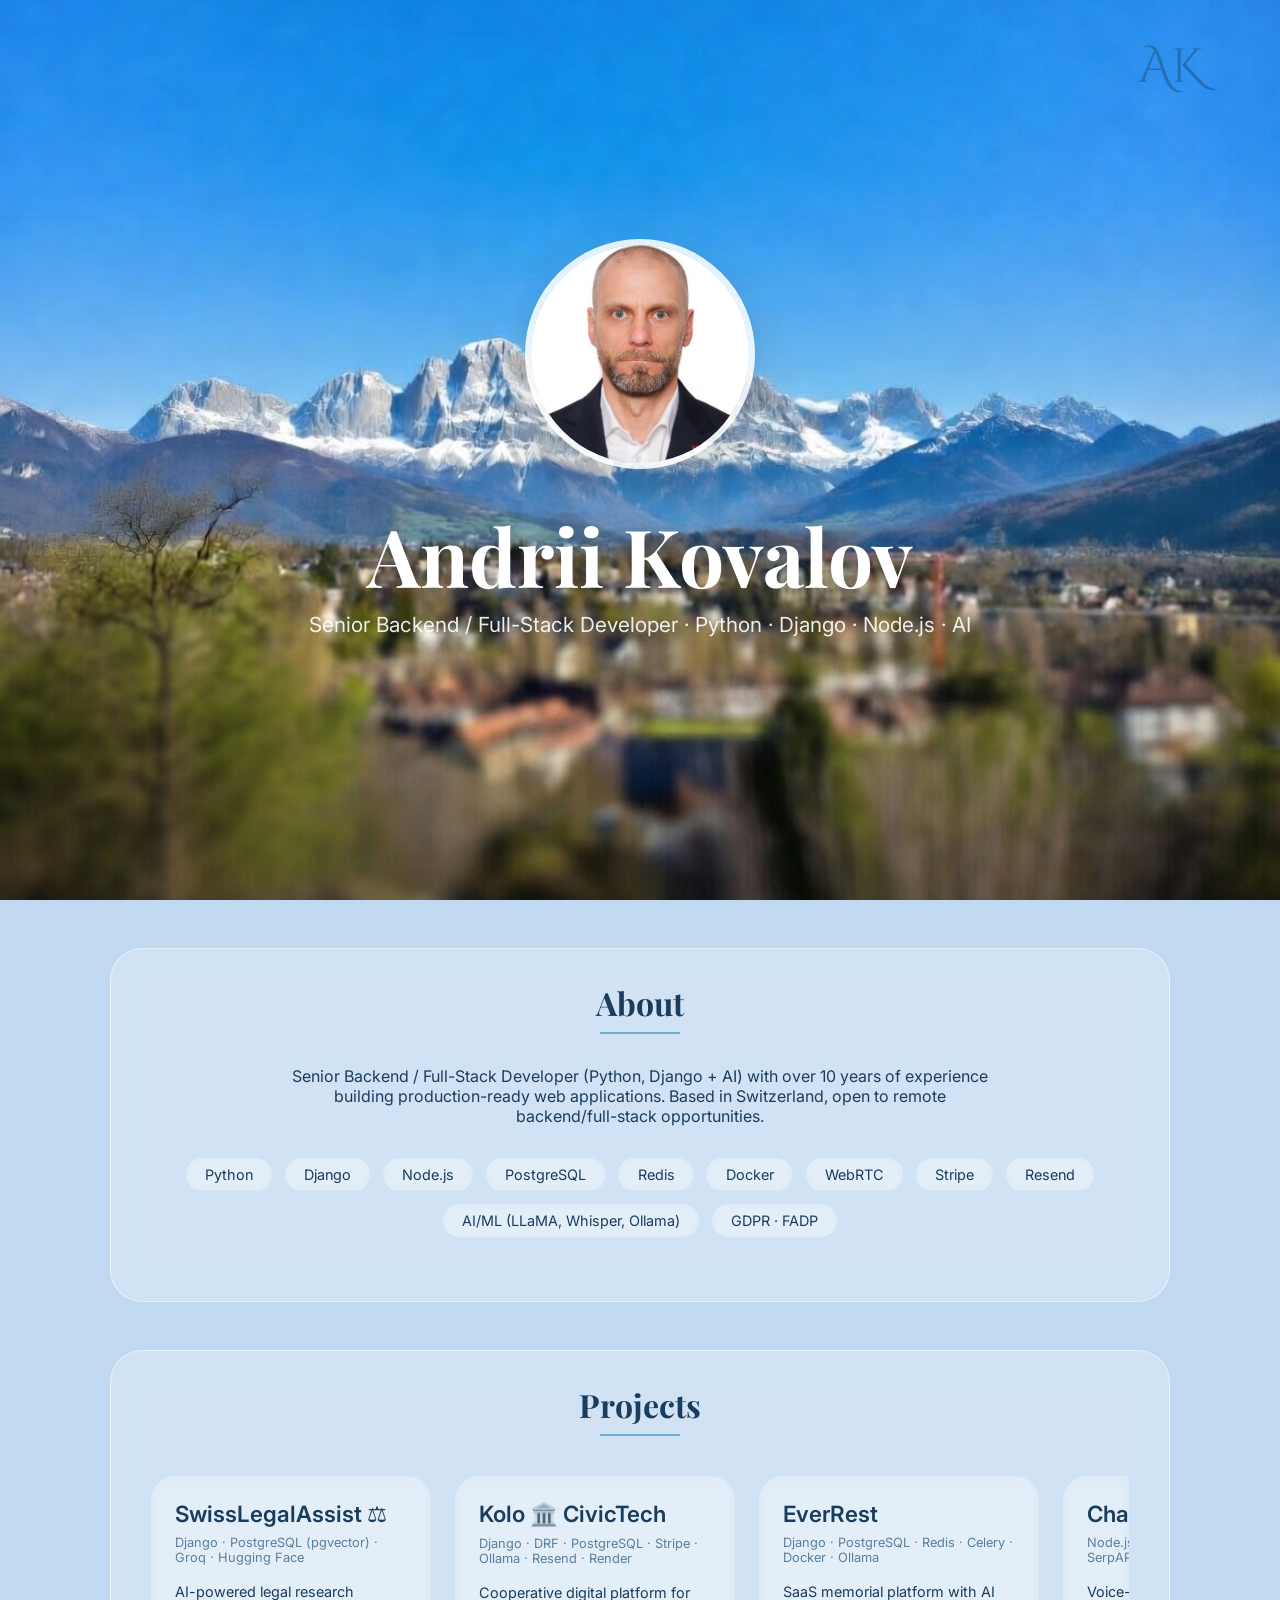
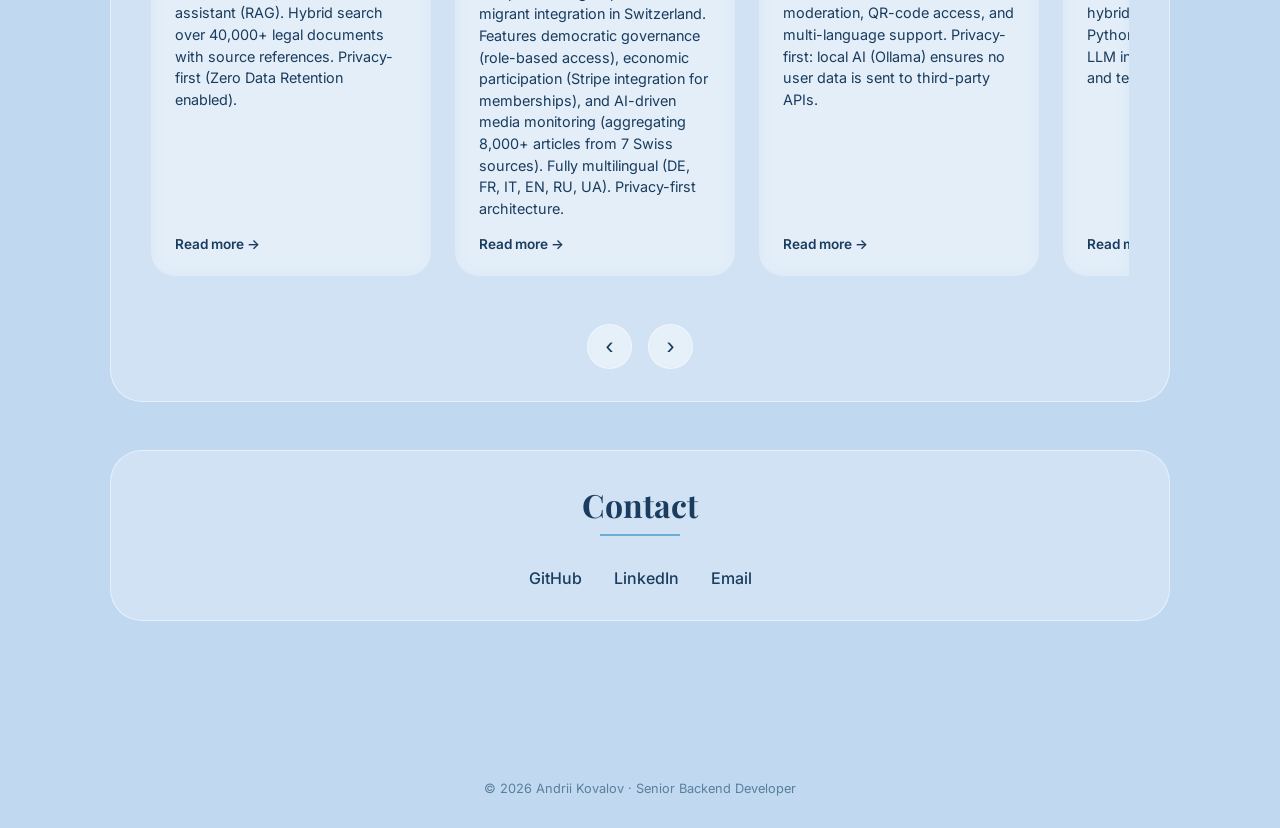
==== index.html @ 7d395f29 "Restore original index.html content Restored the original content of index.html after it was modifie" ====
<!DOCTYPE html>
<html lang="en">
<head>
    <meta charset="UTF-8">
    <meta name="viewport" content="width=device-width, initial-scale=1.0">
    <title>Andrii Kovalov · Senior Backend Developer</title>
    
    <link href="https://fonts.googleapis.com/css2?family=Playfair+Display:wght@400;500;600&family=Inter:wght@300;400;500&family=Cinzel+Decorative:wght@700&display=swap" rel="stylesheet">
    
    <style>
        :root {
            --accent: #6baed6;
            --text: #1a3c5e;
            --text-light: #5a7f9e;
        }

        * { margin:0; padding:0; box-sizing:border-box; }
        body {
            font-family: 'Inter', system-ui, sans-serif;
            color: var(--text);
            min-height: 100vh;
            overflow-x: hidden;
            background: #c0d9f0;
        }

        /* Горы — статичный фон */
        .mountain-bg {
            position: fixed;
            top: 0;
            left: 0;
            width: 100%;
            height: 100vh;
            background: linear-gradient(135deg, #c0d9f0 0%, #a8c8e8 100%);
            z-index: 0;
            pointer-events: none;
        }

        .content {
            position: relative;
            z-index: 2;
        }

        .hero {
            height: 100vh;
            min-height: 620px;
            display: flex;
            align-items: center;
            justify-content: center;
            text-align: center;
            position: relative;
        }

        .logo {
            position: absolute;
            top: 35px;
            right: 6%;
            font-family: 'Cinzel Decorative', serif;
            font-size: 3rem;
            color: rgba(26,60,94,0.4);
            z-index: 10;
            opacity: 0;
            transform: scale(0.92);
            animation: logoAppear 5.6s cubic-bezier(0.22, 0.61, 0.36, 1) forwards;
        }

        @keyframes logoAppear {
            0% {
                opacity: 0;
                transform: scale(0.92);
            }
            100% {
                opacity: 1;
                transform: scale(1);
            }
        }

        .avatar-frame {
            width: 230px;
            height: 230px;
            margin: 0 auto 2rem;
            border-radius: 50%;
            overflow: hidden;
            border: 6px solid rgba(255,255,255,0.8);
            box-shadow: 0 20px 50px rgba(0,0,0,0.15);
            background: rgba(255,255,255,0.3);
        }
        .avatar {
            width: 100%;
            height: 100%;
            object-fit: cover;
            object-position: center 20%;
        }

        h1 {
            font-family: 'Playfair Display', serif;
            font-size: clamp(3rem, 7vw, 5rem);
            color: white;
            text-shadow: 0 2px 20px rgba(0,0,0,0.2);
            margin-bottom: 0.3rem;
        }

        .tagline {
            font-size: 1.3rem;
            color: rgba(255,255,255,0.9);
            margin-bottom: 1.5rem;
        }

        .container {
            max-width: 1100px;
            margin: 0 auto;
            padding: 0 20px 80px;
        }

        .card {
            background: rgba(255,255,255,0.25);
            backdrop-filter: blur(12px);
            border-radius: 32px;
            padding: 2rem 2.5rem;
            margin: 3rem 0;
            border: 1px solid rgba(255,255,255,0.5);
            transition: transform 0.3s ease;
        }
        .card:hover {
            transform: translateY(-5px);
            background: rgba(255,255,255,0.35);
        }

        .section-title {
            font-family: 'Playfair Display', serif;
            font-size: 2rem;
            text-align: center;
            margin-bottom: 2rem;
            color: var(--text);
        }
        .section-title:after {
            content: '';
            display: block;
            width: 80px;
            height: 2px;
            background: var(--accent);
            margin: 0.5rem auto;
        }

        .projects-grid {
            display: flex;
            flex-wrap: nowrap; 
            gap: 1.5rem;
            overflow-x: auto; 
            padding: 0.5rem 1.5rem 1.5rem 1.5rem; 
            scroll-snap-type: x mandatory;
            -webkit-overflow-scrolling: touch;
            scrollbar-width: none; 
            align-items: stretch; 
        }
        .projects-grid::-webkit-scrollbar {
            display: none; 
        }
        .project-card {
            background: rgba(255,255,255,0.2);
            backdrop-filter: blur(8px);
            border-radius: 24px;
            padding: 1.5rem;
            transition: all 0.3s;
            flex: 0 0 280px;
            scroll-snap-align: start; 
            height: auto; 
            display: flex;
            flex-direction: column;
        }
        .project-card:hover {
            transform: translateY(-5px) scale(1.02);
            background: rgba(255,255,255,0.3);
        }
        .project-title {
            font-size: 1.4rem;
            font-weight: 600;
            margin-bottom: 0.5rem;
            color: var(--text);
        }
        .project-tech {
            font-size: 0.8rem;
            color: var(--text-light);
            margin-bottom: 1rem;
        }
        .project-desc {
            font-size: 0.9rem;
            line-height: 1.5;
        }

        .tech-stack {
            display: flex;
            flex-wrap: wrap;
            gap: 0.8rem;
            justify-content: center;
            margin: 2rem 0;
        }
        .tech-item {
            background: rgba(255,255,255,0.2);
            backdrop-filter: blur(4px);
            padding: 0.5rem 1.2rem;
            border-radius: 40px;
            font-size: 0.9rem;
        }

        .contact-links {
            display: flex;
            justify-content: center;
            gap: 2rem;
            margin-top: 2rem;
        }
        .contact-links a {
            color: var(--text);
            text-decoration: none;
            font-weight: 500;
            transition: all 0.2s;
        }
        .contact-links a:hover {
            color: var(--accent);
            transform: translateY(-2px);
        }

        footer {
            text-align: center;
            padding: 2rem;
            font-size: 0.8rem;
            color: var(--text-light);
        }

        section {
            opacity: 0;
            transform: translateY(30px);
            transition: all 0.8s ease;
        }
        section.visible {
            opacity: 1;
            transform: translateY(0);
        }
        /* Анимация для появления элементов */
        @keyframes fadeSlideUp {
            0% {
                opacity: 0;
                transform: translateY(25px);
            }
            100% {
                opacity: 1;
                transform: translateY(0);
            }
        }

        /* Фото — появляется первым */
        .avatar-frame {
            animation: fadeSlideUp 0.8s ease-out forwards;
        }

        /* Имя — появляется после фото (задержка 0.3s) */
        h1 {
            animation: fadeSlideUp 0.8s 0.3s ease-out forwards;
            opacity: 0;
        }

        /* Должность (tagline) — появляется после имени (задержка 0.6s) */
        .tagline {
            animation: fadeSlideUp 0.8s 0.6s ease-out forwards;
            opacity: 0;
        }
        /* Стили для кнопок (видны только на ПК) */
        .carousel-controls {
            display: flex;
            justify-content: center;
            gap: 1rem;
            margin-top: 1.5rem;
        }
        .nav-btn {
            background: rgba(255,255,255,0.3);
            backdrop-filter: blur(4px);
            border: 1px solid rgba(255,255,255,0.5);
            border-radius: 50%;
            width: 45px;
            height: 45px;
            font-size: 1.5rem;
            color: var(--text);
            cursor: pointer;
            transition: all 0.2s;
            display: none;
            align-items: center;
            justify-content: center;
        }
        .nav-btn:hover {
            background: rgba(255,255,255,0.6);
            transform: scale(1.1);
        }
        /* Показываем кнопки только на экранах шире 768px  */
        @media (min-width: 768px) {
            .nav-btn {
                display: flex;
            }
        }
        /* Скрываем кнопки на телефонах */
        @media (max-width: 767px) {
            .carousel-controls {
                display: none;
            }
        }
    </style>
    <script data-goatcounter="https://andriicoder1.goatcounter.com/count"
        async src="//gc.zgo.at/count.js"></script>
        <meta property="og:type" content="website" />
        <meta property="og:title" content="Andrii Kovalov · Senior Backend / Full-Stack Developer" />
        <meta property="og:description" content="Senior Backend / Full-Stack Developer (Python, Django, Node.js, AI). 10+ years of experience building scalable, AI-powered web applications. Based in Switzerland." />
        <meta property="og:url" content="https://andriicoder1.github.io" />
        <meta property="og:image" content="https://andriicoder1.github.io/images/preview-card.jpg" />
</head>
<body>

<div class="mountain-bg" style="background: url('images/mountains-clean.jpg') center bottom / cover no-repeat;"></div>

<div class="content">
    <div class="hero">
        <div class="logo">AK</div>
        <div>
            <div class="avatar-frame">
                <img src="images/avatar.jpg" alt="Andrii Kovalov" class="avatar">
            </div>
            <h1>Andrii Kovalov</h1>
            <div class="tagline">Senior Backend / Full-Stack Developer · Python · Django · Node.js · AI</div>
        </div>
    </div>

    <div class="container">
        <section>
            <div class="card">
                <h2 class="section-title">About</h2>
                <p style="text-align: center; max-width: 700px; margin: 0 auto;">
                    Senior Backend / Full-Stack Developer (Python, Django + AI) with over 10 years of experience 
                    building production-ready web applications. Based in
                    Switzerland, open to remote backend/full-stack opportunities. 
                </p>
                <div class="tech-stack">
                    <span class="tech-item">Python</span>
                    <span class="tech-item">Django</span>
                    <span class="tech-item">Node.js</span>
                    <span class="tech-item">PostgreSQL</span>
                    <span class="tech-item">Redis</span>
                    <span class="tech-item">Docker</span>
                    <span class="tech-item">WebRTC</span>
                    <span class="tech-item">Stripe</span>
                    <span class="tech-item">Resend</span>
                    <span class="tech-item">AI/ML (LLaMA, Whisper, Ollama)</span>
                    <span class="tech-item">GDPR · FADP</span>
                </div>
            </div>
        </section>

        <section>
            <div class="card">
                <h2 class="section-title">Projects</h2>
                <div class="projects-grid" id="projectCarousel">
                <!-- Карточка SwissLegalAssist -->
                <a href="project-swiss_legal.html" class="project-card" style="text-decoration: none; color: inherit;">
                    <div class="project-title">SwissLegalAssist ⚖️</div>
                    <div class="project-tech">Django · PostgreSQL (pgvector) · Groq · Hugging Face</div>
                    <div class="project-desc">AI-powered legal research assistant (RAG). Hybrid search over 40,000+ legal documents with source references. Privacy-first (Zero Data Retention enabled).</div>
                    <div style="margin-top: auto; padding-top: 1rem; font-size: 0.85rem; color: #1a3c5e; font-weight: 600;">Read more →</div>
                </a>
                 <!-- Карточка Kolo -->
                <a href="project-kolo.html" class="project-card" style="text-decoration: none; color: inherit;">
                    <div class="project-title">Kolo 🏛️ CivicTech</div>
                    <div class="project-tech">Django · DRF · PostgreSQL · Stripe · Ollama · Resend · Render</div>
                    <div class="project-desc">Cooperative digital platform for migrant integration in Switzerland. Features democratic governance (role-based access), economic participation (Stripe integration for memberships), and AI-driven media monitoring (aggregating 8,000+ articles from 7 Swiss sources). Fully multilingual (DE, FR, IT, EN, RU, UA). Privacy-first architecture.</div>
                    <div style="margin-top: auto; padding-top: 1rem; font-size: 0.85rem; color: #1a3c5e; font-weight: 600;">Read more →</div>
                </a>
                <!-- Карточка EverRest -->
                <a href="project-everrest.html" class="project-card" style="text-decoration: none; color: inherit;">
                    <div class="project-title">EverRest</div>
                    <div class="project-tech">Django · PostgreSQL · Redis · Celery · Docker · Ollama</div>
                    <div class="project-desc">SaaS memorial platform with AI moderation, QR-code access, and multi-language support. Privacy-first: local AI (Ollama) ensures no user data is sent to third-party APIs.</div>
                    <div style="margin-top: auto; padding-top: 1rem; font-size: 0.85rem; color: #1a3c5e; font-weight: 600;">Read more →</div>
                </a>
            
                <!-- Карточка ChatHelp -->
                <a href="project-chathelp.html" class="project-card" style="text-decoration: none; color: inherit;">
                    <div class="project-title">ChatHelp</div>
                    <div class="project-tech">Node.js · Python · LLaMA · Whisper · SerpAPI · TTS</div>
                    <div class="project-desc">Voice-controlled AI assistant with hybrid architecture (Node.js + Python). Real-time interaction, LLM integration, speech-to-text and text-to-speech.</div>
                    <div style="margin-top: auto; padding-top: 1rem; font-size: 0.85rem; color: #1a3c5e; font-weight: 600;">Read more →</div>
                </a>
            
                <!-- Карточка Sign Language -->
                <a href="project-signlang.html" class="project-card" style="text-decoration: none; color: inherit;">
                    <div class="project-title">Sign Language Video Chat</div>
                    <div class="project-tech">React · Three.js · MediaPipe · WebRTC · Socket.IO</div>
                    <div class="project-desc">Real-time translation platform with 3D avatar animation. Gesture recognition and accessible communication tools.</div>
                    <div style="margin-top: auto; padding-top: 1rem; font-size: 0.85rem; color: #1a3c5e; font-weight: 600;">Read more →</div>
                </a>  
            </div>
                <div class="carousel-controls">
                    <button class="nav-btn prev" onclick="scrollProjects(-1)">‹</button>
                    <button class="nav-btn next" onclick="scrollProjects(1)">›</button>
                </div>
            </div>
        </section>

        <section>
            <div class="card" style="text-align: center;">
                <h2 class="section-title">Contact</h2>
                <div class="contact-links">
                    <a href="https://github.com/AndriiCoder1" target="_blank" rel="noopener noreferrer">GitHub</a>
                    <a href="https://www.linkedin.com/in/andrii-kovalov-593057329" target="_blank">LinkedIn</a>
                    <a href="mailto:denisov20051985@gmail.com">Email</a>
                </div>
            </div>
        </section>
    </div>
    <footer>
        &copy; 2026 Andrii Kovalov · Senior Backend Developer
    </footer>
</div>
<script>
    const observer = new IntersectionObserver((entries) => {
        entries.forEach(entry => {
            if (entry.isIntersecting) entry.target.classList.add('visible');
        });
    }, { threshold: 0.2 });
    document.querySelectorAll('section').forEach(sec => observer.observe(sec));
    // Функция прокрутки для кнопок
    function scrollProjects(direction) {
        const container = document.getElementById('projectCarousel');
        const card = container.querySelector('.project-card');
        if (card) {
            // Получаем точную ширину карточки вместе с отступом (gap)
            const cardWidth = card.getBoundingClientRect().width + 24; 
            container.scrollBy({ left: direction * cardWidth, behavior: 'smooth' });
        }
    }
</script>
</body>
</html>
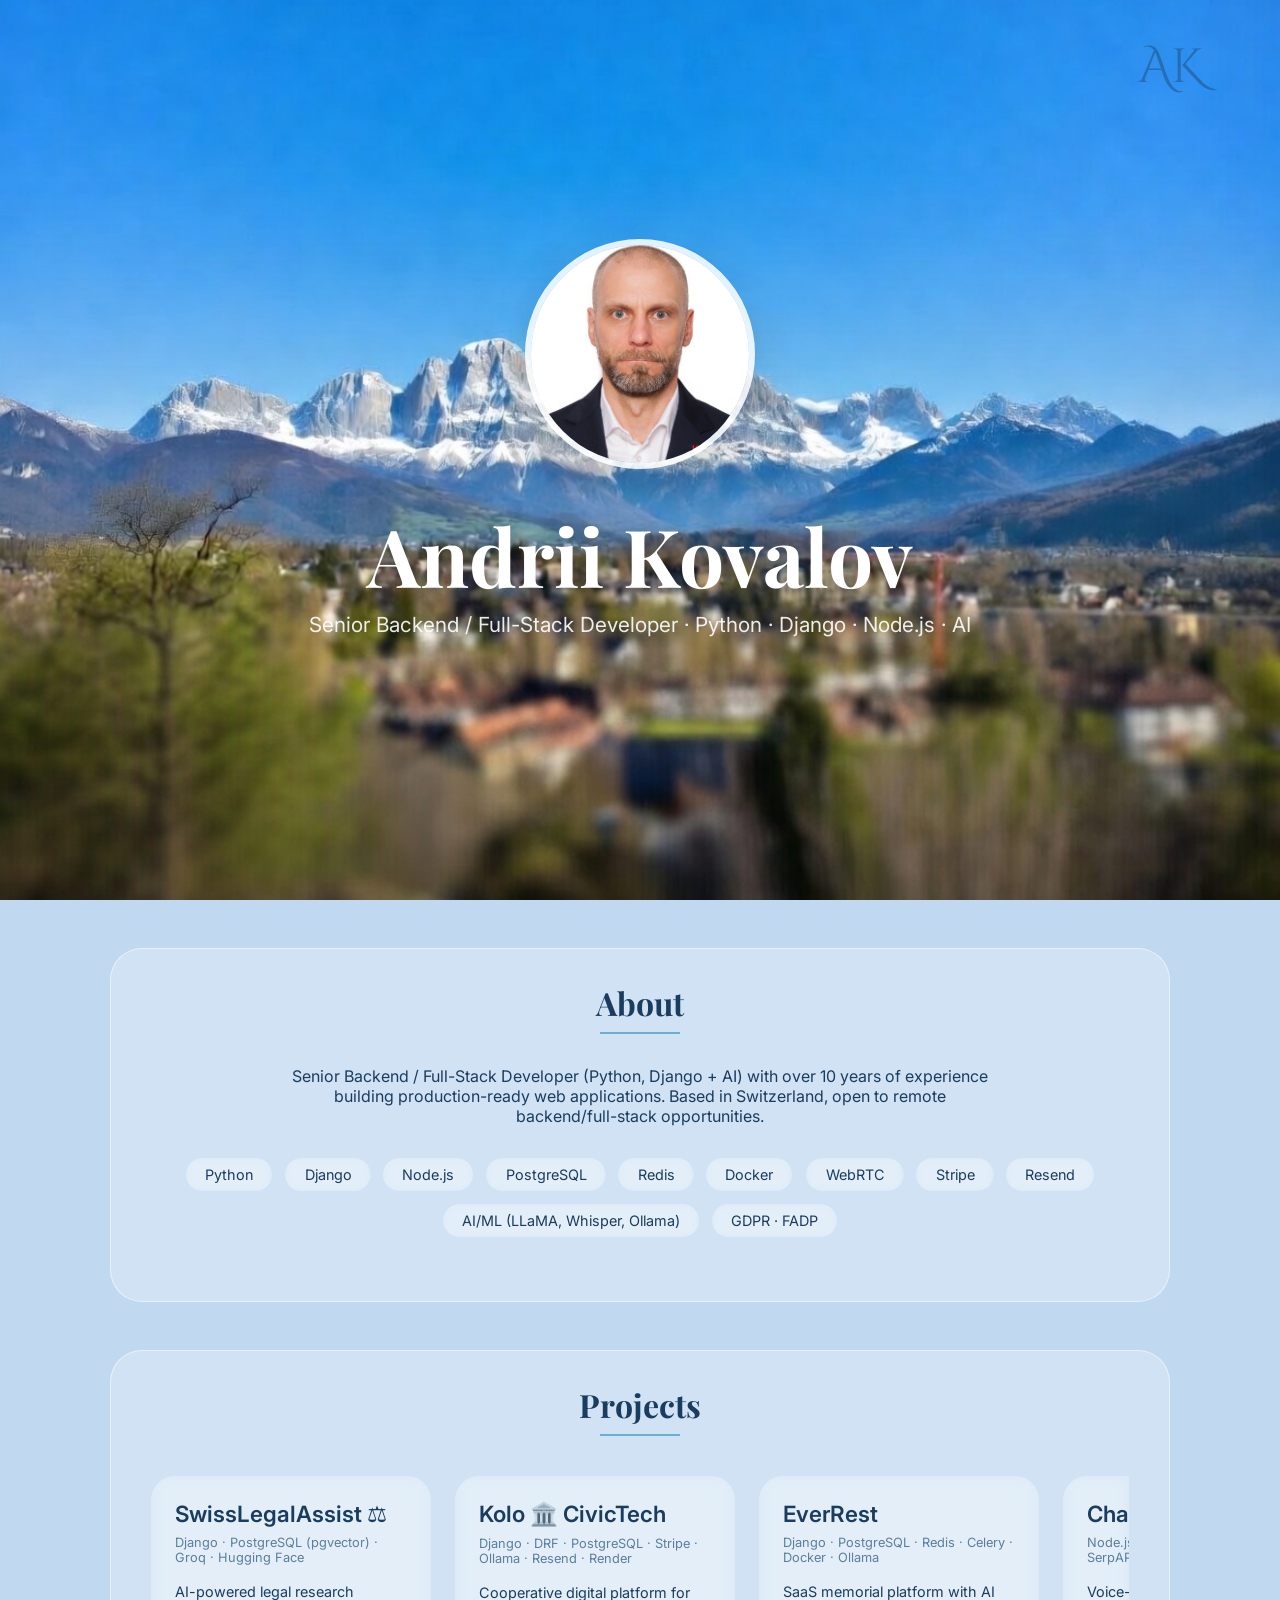
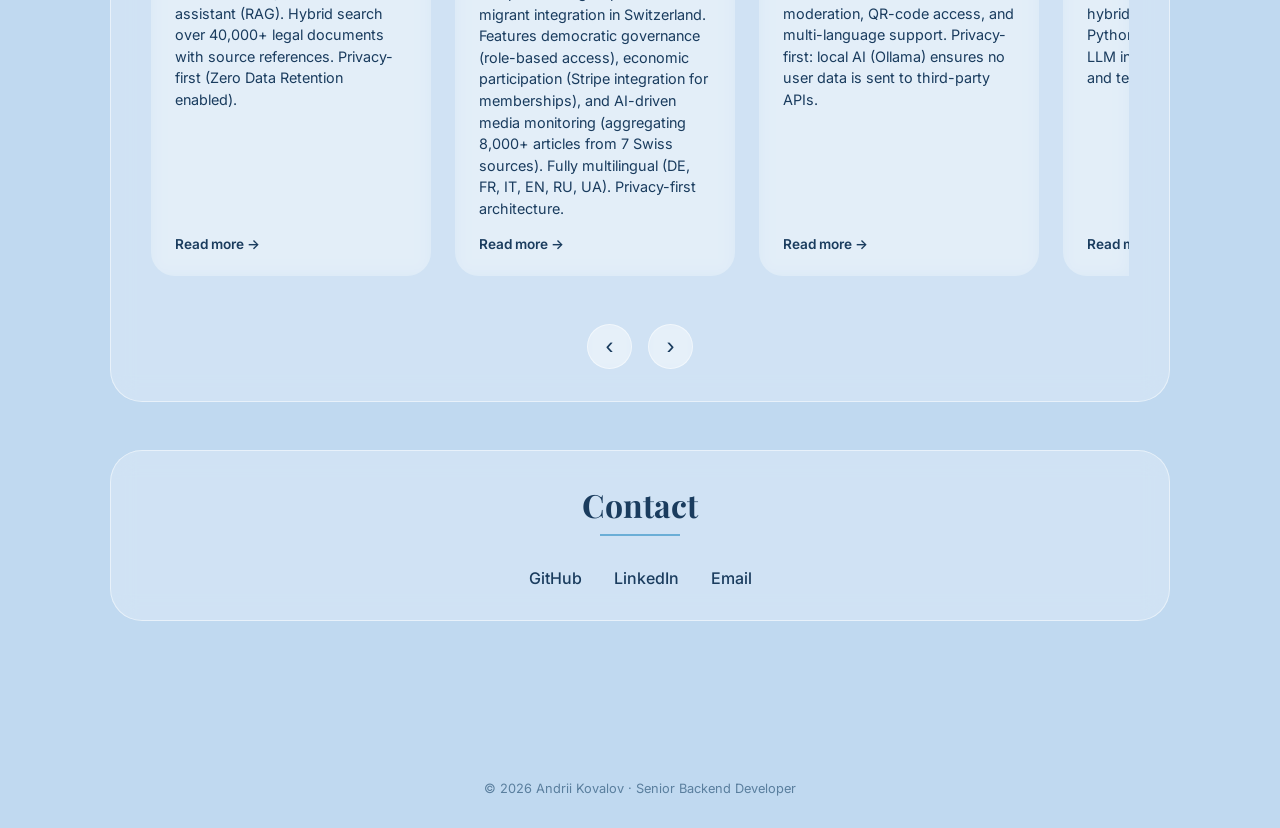
==== commit 6e9a8c58: "Restore and update index.html content Restored and updated the index.html file with the original con" ====
--- a/index.html
+++ b/index.html
@@ -297,6 +297,9 @@
         }
         /* Скрываем кнопки на телефонах */
         @media (max-width: 767px) {
+            .mobile-hint {
+                display: block !important; /* Показываем только на мобильных */
+            }
             .carousel-controls {
                 display: none;
             }
@@ -354,6 +357,7 @@
         <section>
             <div class="card">
                 <h2 class="section-title">Projects</h2>
+                <p class="mobile-hint" style="text-align: center; font-size: 0.85rem; color: #5a7f9e; margin-top: -1rem; margin-bottom: 1rem; display: none;">← Swipe to explore →</p>
                 <div class="projects-grid" id="projectCarousel">
                 <!-- Карточка SwissLegalAssist -->
                 <a href="project-swiss_legal.html" class="project-card" style="text-decoration: none; color: inherit;">
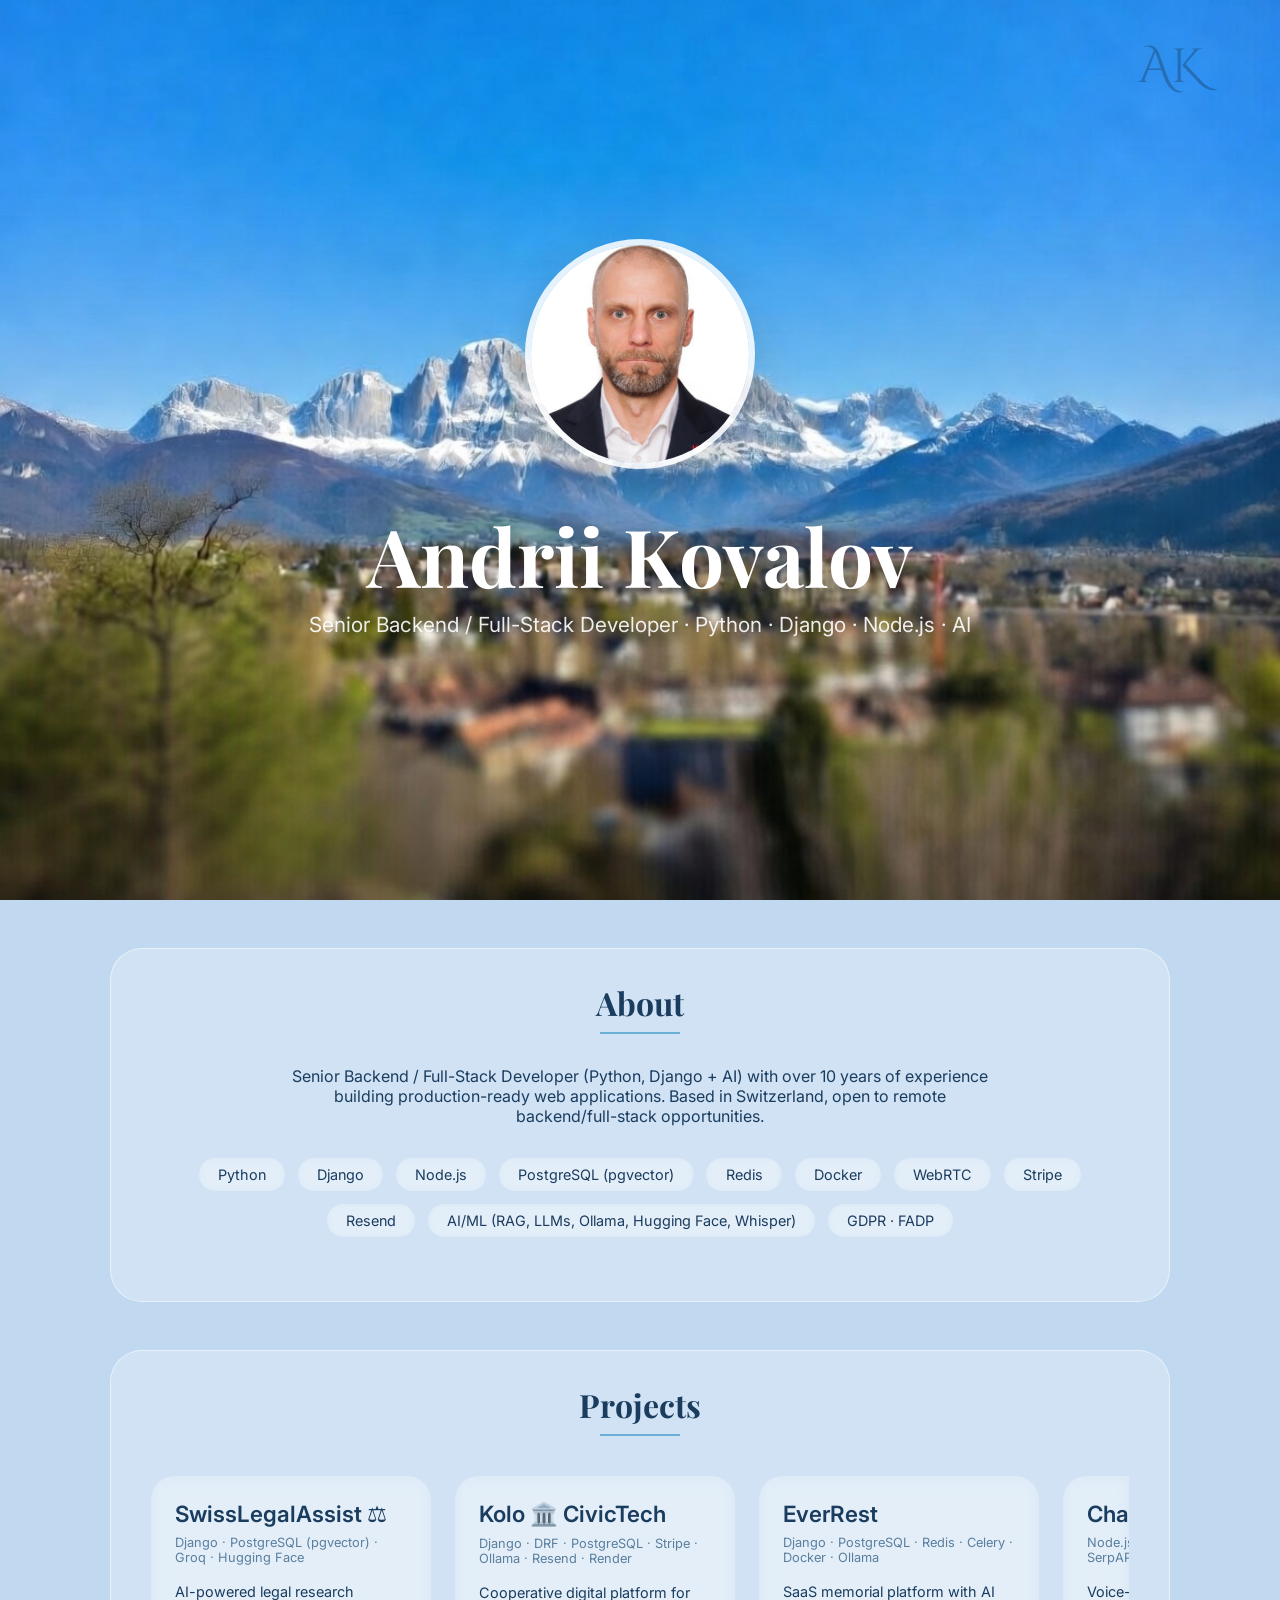
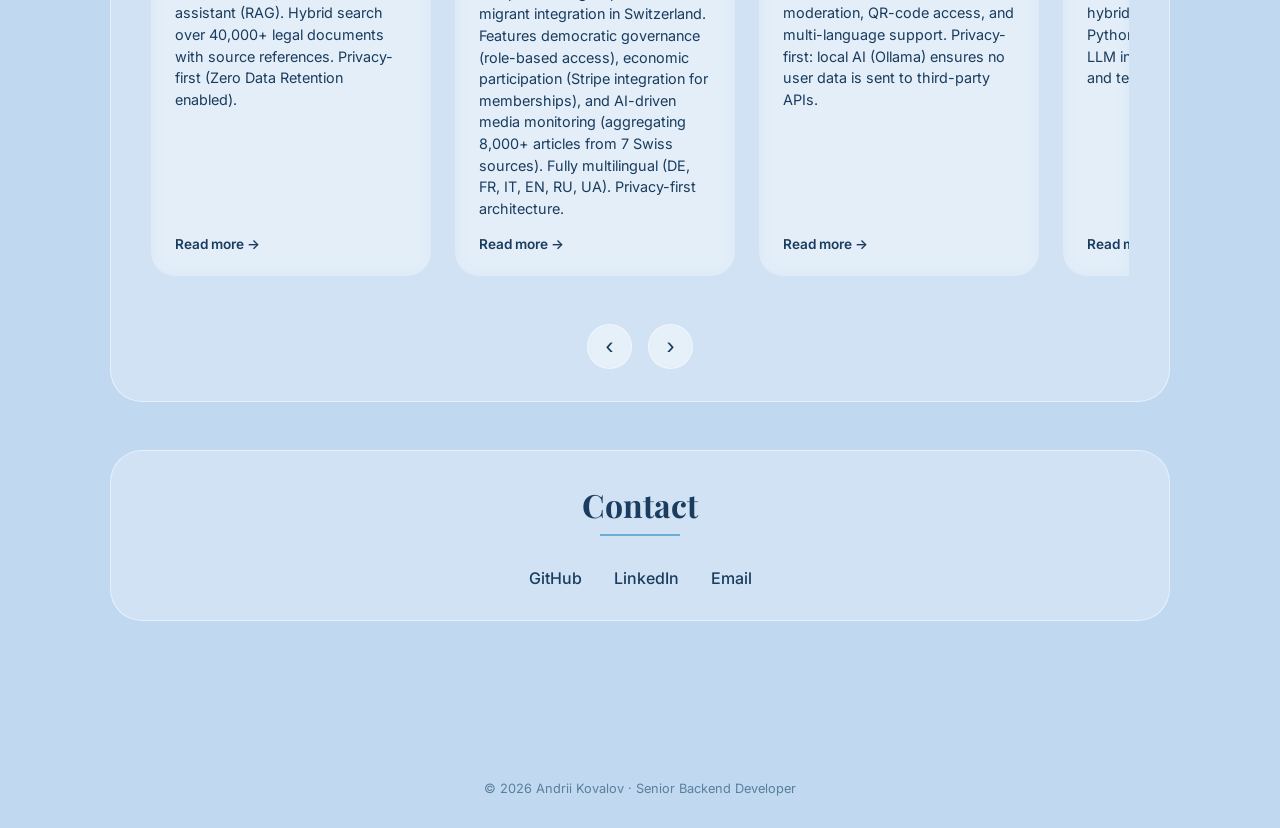
==== commit 6fc8a77e: "Restore original index.html content Restored the original content of index.html after it was modifie" ====
--- a/index.html
+++ b/index.html
@@ -342,13 +342,13 @@
                     <span class="tech-item">Python</span>
                     <span class="tech-item">Django</span>
                     <span class="tech-item">Node.js</span>
-                    <span class="tech-item">PostgreSQL</span>
+                    <span class="tech-item">PostgreSQL (pgvector)</span>
                     <span class="tech-item">Redis</span>
                     <span class="tech-item">Docker</span>
                     <span class="tech-item">WebRTC</span>
                     <span class="tech-item">Stripe</span>
                     <span class="tech-item">Resend</span>
-                    <span class="tech-item">AI/ML (LLaMA, Whisper, Ollama)</span>
+                    <span class="tech-item">AI/ML (RAG, LLMs, Ollama, Hugging Face, Whisper)</span>
                     <span class="tech-item">GDPR · FADP</span>
                 </div>
             </div>
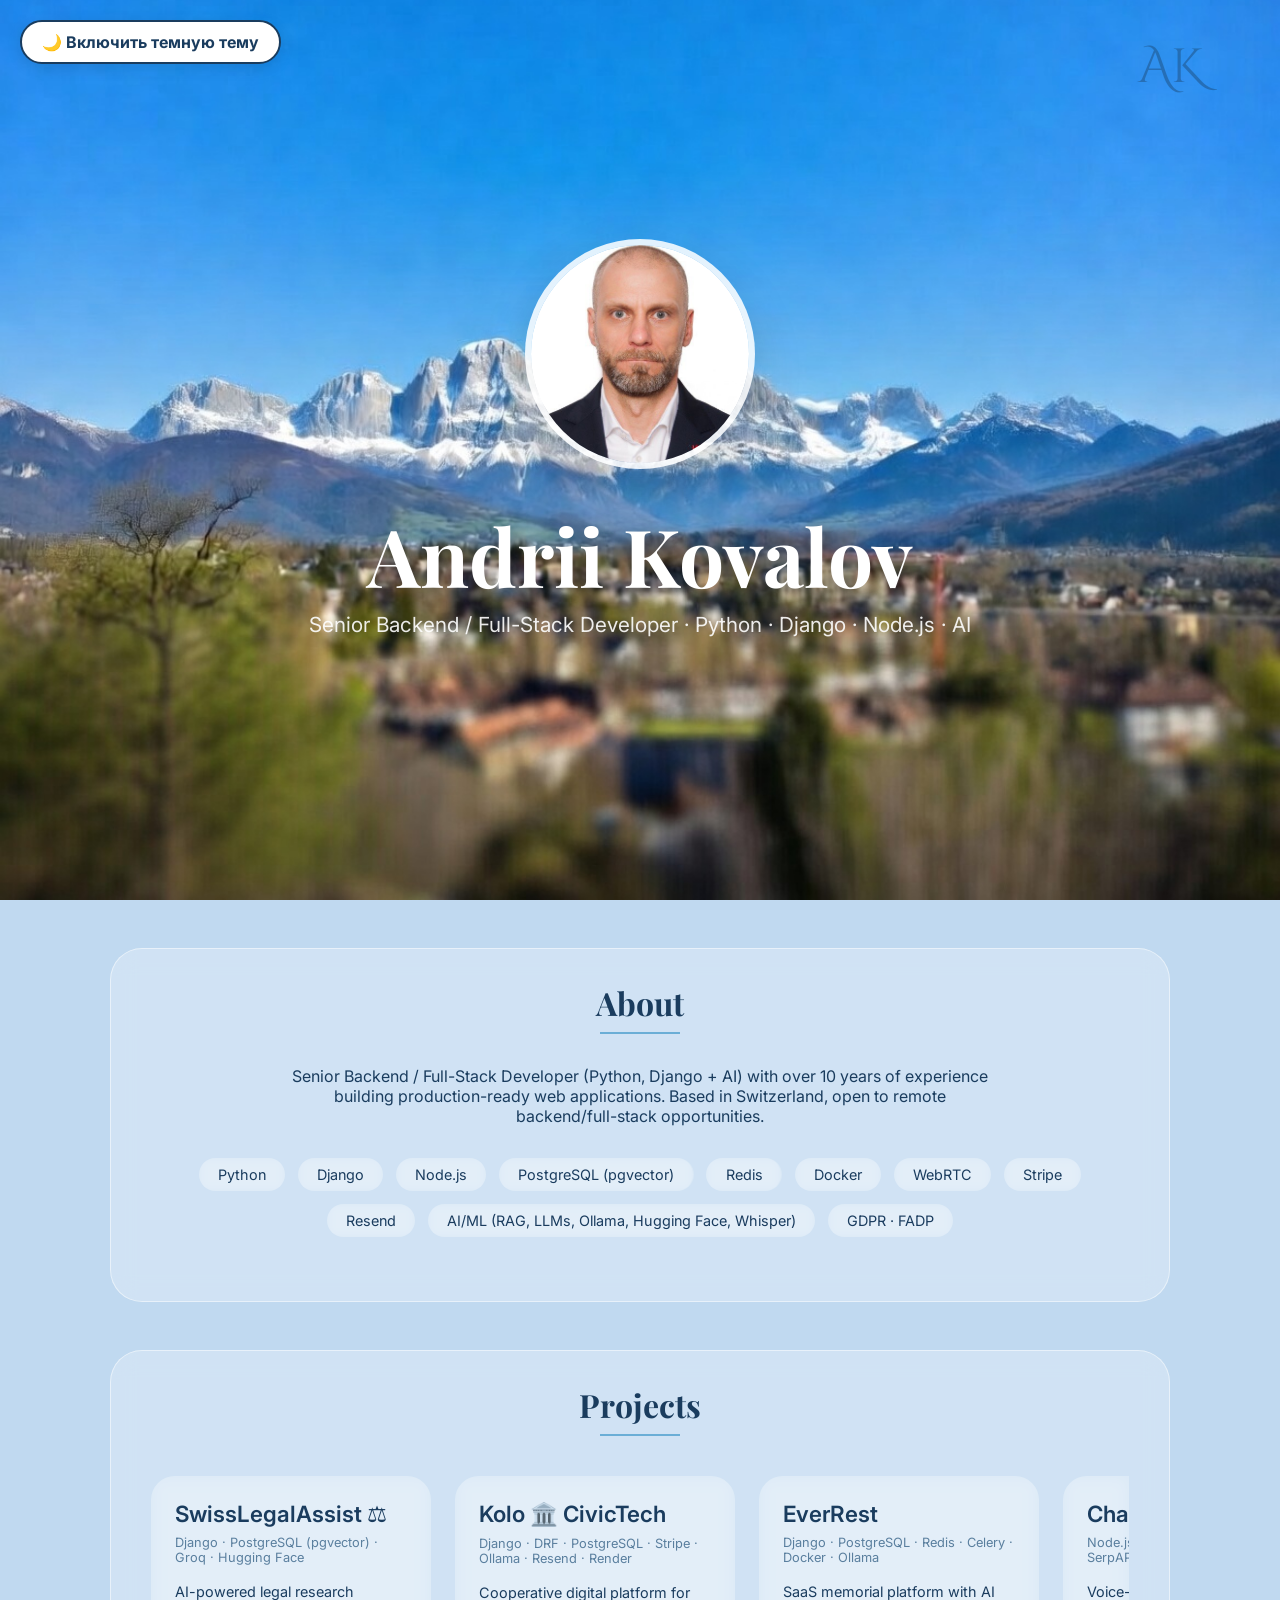
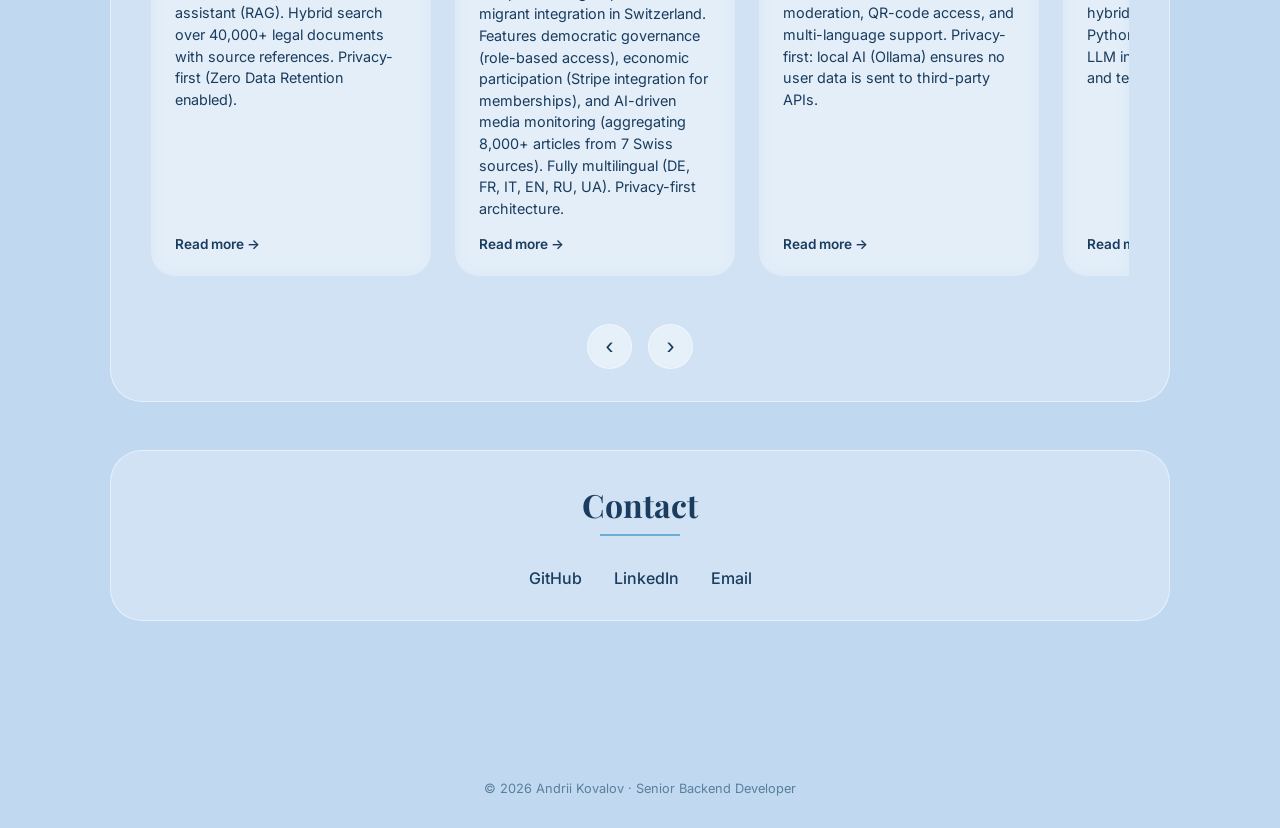
==== commit 4199db7e: "Revert index.html to original state Restored the original content of index.html after it was modifie" ====
--- a/index.html
+++ b/index.html
@@ -314,7 +314,7 @@
         <meta property="og:image" content="https://andriicoder1.github.io/images/preview-card.jpg" />
 </head>
 <body>
-
+<a href="redesign.html" style="position:fixed;top:20px;left:20px;z-index:9999;background:#fff;border:2px solid #1a3c5e;padding:10px 20px;border-radius:30px;text-decoration:none;color:#1a3c5e;font-weight:bold;font-family:'Inter',sans-serif;display:flex;align-items:center;gap:8px;box-shadow:0 4px 15px rgba(0,0,0,0.1);">🌙 Включить темную тему</a>
 <div class="mountain-bg" style="background: url('images/mountains-clean.jpg') center bottom / cover no-repeat;"></div>
 
 <div class="content">
@@ -436,6 +436,22 @@
             container.scrollBy({ left: direction * cardWidth, behavior: 'smooth' });
         }
     }
+    // Сохраняем позицию страницы
+    document.querySelectorAll('.project-card').forEach(card => {
+        card.addEventListener('click', () => {
+            sessionStorage.setItem('portfolioScrollPosition', window.scrollY);
+        });
+    });
+    
+    // Восстанавливаем позицию при возвращении
+    window.addEventListener('pageshow', () => {
+        const savedPosition = sessionStorage.getItem('portfolioScrollPosition');
+    
+        if (savedPosition !== null) {
+            window.scrollTo(0, Number(savedPosition));
+            sessionStorage.removeItem('portfolioScrollPosition');
+        }
+    });
 </script>
 </body>
 </html>
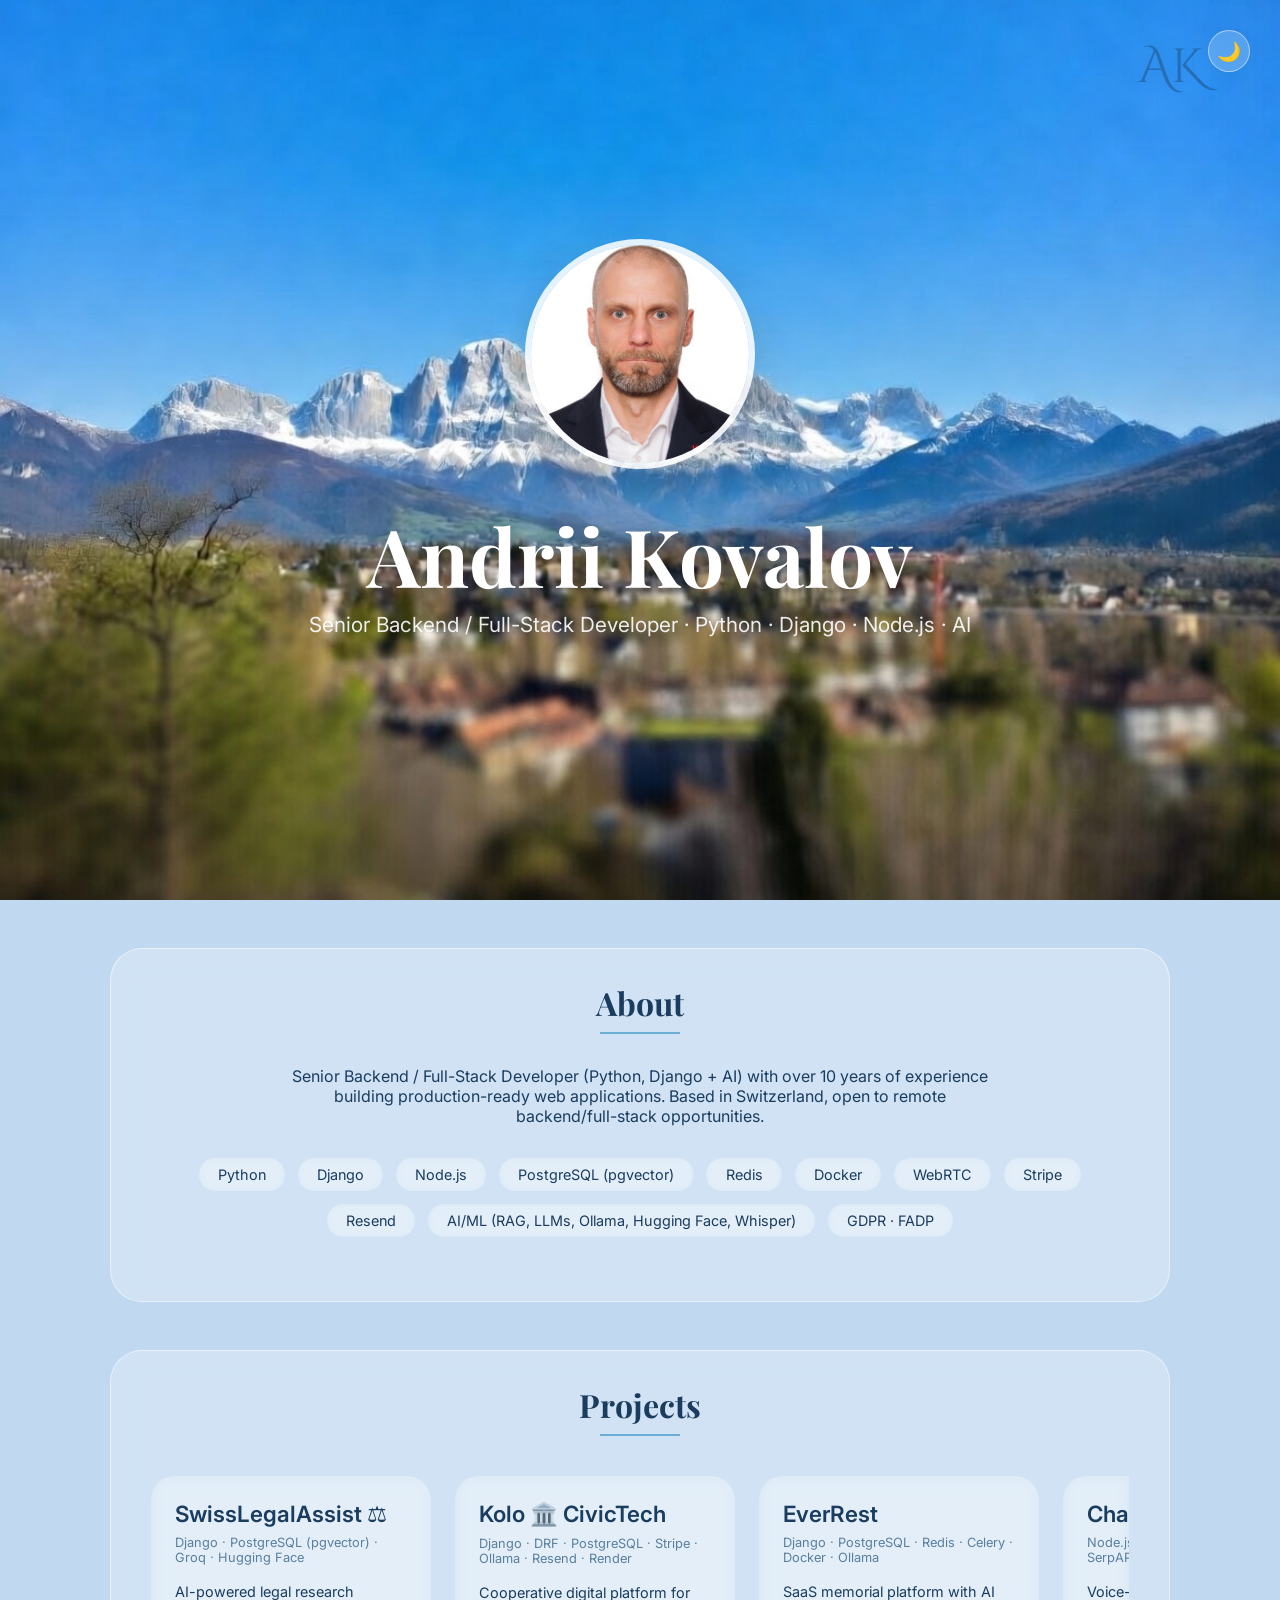
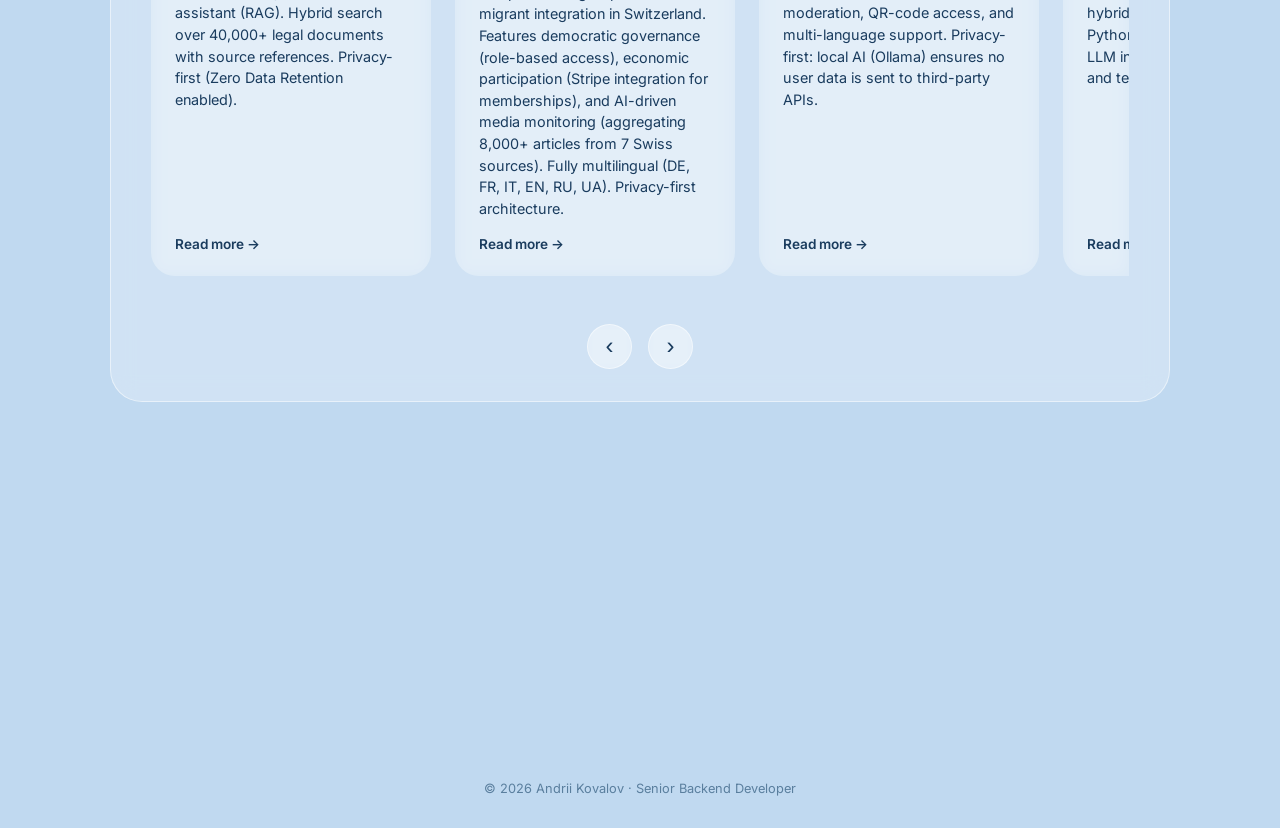
==== commit 826d2ac1: "Update index.html" ====
--- a/index.html
+++ b/index.html
@@ -289,18 +289,26 @@
             background: rgba(255,255,255,0.6);
             transform: scale(1.1);
         }
-        /* Показываем кнопки только на экранах шире 768px  */
+        /* Показываем кнопки карусели только на ПК */
         @media (min-width: 768px) {
             .nav-btn {
                 display: flex;
             }
         }
-        /* Скрываем кнопки на телефонах */
-        @media (max-width: 767px) {
+        /* Адаптация мобильных*/
+        @media (max-width: 768px) {
+            #theme-switch {
+                top: 20px;
+                right: 20px;
+                width: 36px;
+                height: 36px;
+                font-size: 1rem;
+                background: rgba(255, 255, 255, 0.15);
+            }
             .mobile-hint {
-                display: block !important; /* Показываем только на мобильных */
-            }
-            .carousel-controls {
+                display: block !important;
+            }
+             .carousel-controls {
                 display: none;
             }
         }
@@ -314,7 +322,9 @@
         <meta property="og:image" content="https://andriicoder1.github.io/images/preview-card.jpg" />
 </head>
 <body>
-<a href="redesign.html" style="position:fixed;top:20px;left:20px;z-index:9999;background:#fff;border:2px solid #1a3c5e;padding:10px 20px;border-radius:30px;text-decoration:none;color:#1a3c5e;font-weight:bold;font-family:'Inter',sans-serif;display:flex;align-items:center;gap:8px;box-shadow:0 4px 15px rgba(0,0,0,0.1);">🌙 Включить темную тему</a>
+<a href="redesign.html" id="theme-switch" title="Switch to dark mode" style="position: fixed; top: 30px; right: 30px; z-index: 9999; background: rgba(255, 255, 255, 0.2); backdrop-filter: blur(10px); -webkit-backdrop-filter: blur(10px); border: 1px solid rgba(255, 255, 255, 0.5); width: 42px; height: 42px; border-radius: 50%; text-decoration: none; color: #5a7f9e; display: flex; align-items: center; justify-content: center; box-shadow: 0 4px 15px rgba(0, 0, 0, 0.05); transition: all 0.3s ease; font-size: 1.2rem;">
+    🌙
+</a>
 <div class="mountain-bg" style="background: url('images/mountains-clean.jpg') center bottom / cover no-repeat;"></div>
 
 <div class="content">
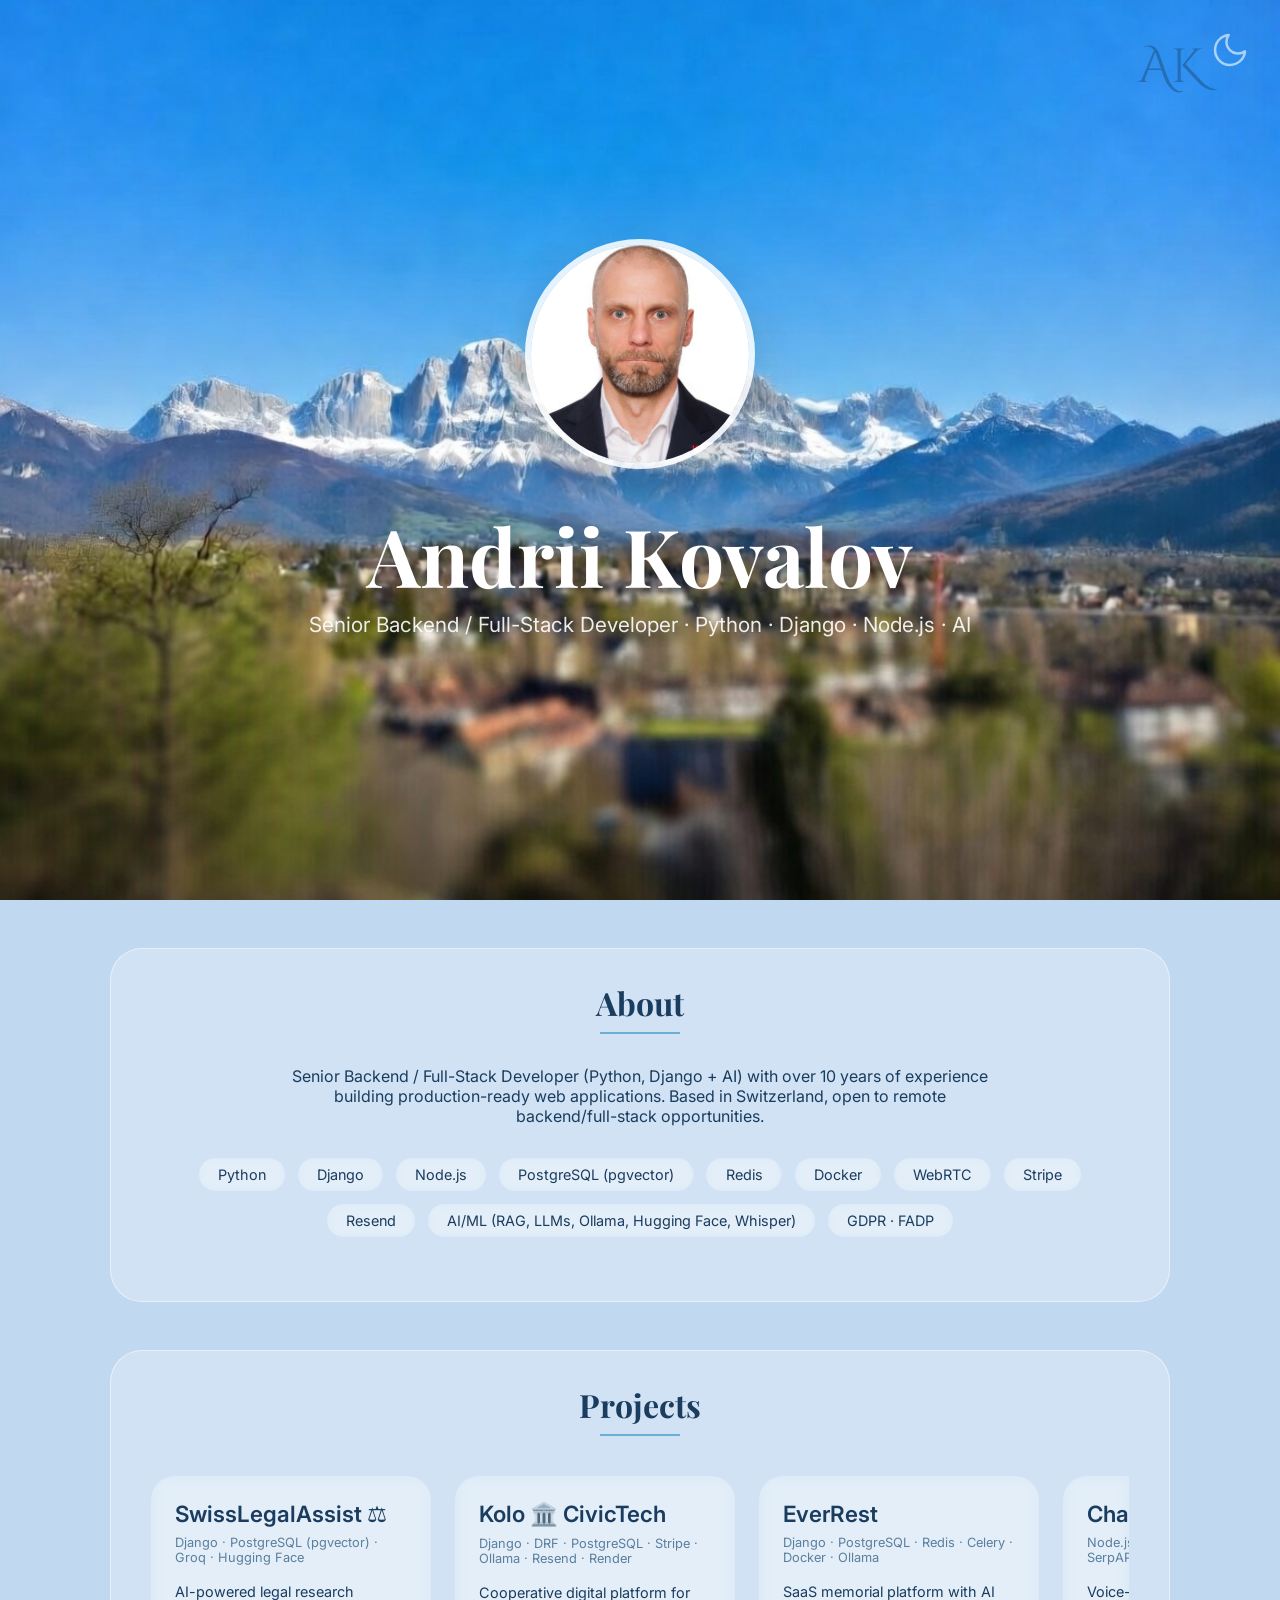
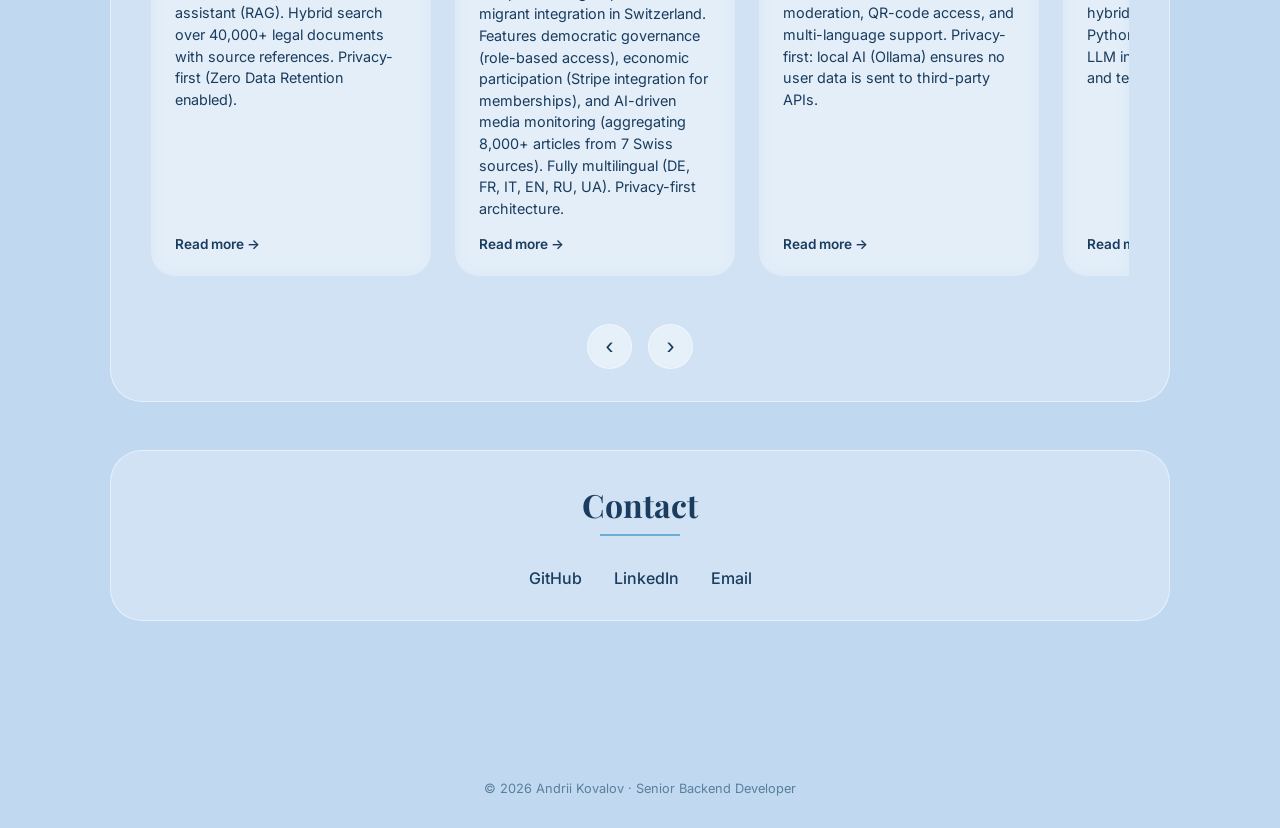
==== commit 7f84d152: "Fix HTML encoding issues in index.html" ====
--- a/index.html
+++ b/index.html
@@ -13,7 +13,6 @@
             --text: #1a3c5e;
             --text-light: #5a7f9e;
         }
-
         * { margin:0; padding:0; box-sizing:border-box; }
         body {
             font-family: 'Inter', system-ui, sans-serif;
@@ -22,7 +21,6 @@
             overflow-x: hidden;
             background: #c0d9f0;
         }
-
         /* Горы — статичный фон */
         .mountain-bg {
             position: fixed;
@@ -34,12 +32,10 @@
             z-index: 0;
             pointer-events: none;
         }
-
         .content {
             position: relative;
             z-index: 2;
         }
-
         .hero {
             height: 100vh;
             min-height: 620px;
@@ -49,7 +45,6 @@
             text-align: center;
             position: relative;
         }
-
         .logo {
             position: absolute;
             top: 35px;
@@ -62,7 +57,6 @@
             transform: scale(0.92);
             animation: logoAppear 5.6s cubic-bezier(0.22, 0.61, 0.36, 1) forwards;
         }
-
         @keyframes logoAppear {
             0% {
                 opacity: 0;
@@ -73,7 +67,6 @@
                 transform: scale(1);
             }
         }
-
         .avatar-frame {
             width: 230px;
             height: 230px;
@@ -90,7 +83,6 @@
             object-fit: cover;
             object-position: center 20%;
         }
-
         h1 {
             font-family: 'Playfair Display', serif;
             font-size: clamp(3rem, 7vw, 5rem);
@@ -98,19 +90,16 @@
             text-shadow: 0 2px 20px rgba(0,0,0,0.2);
             margin-bottom: 0.3rem;
         }
-
         .tagline {
             font-size: 1.3rem;
             color: rgba(255,255,255,0.9);
             margin-bottom: 1.5rem;
         }
-
         .container {
             max-width: 1100px;
             margin: 0 auto;
             padding: 0 20px 80px;
         }
-
         .card {
             background: rgba(255,255,255,0.25);
             backdrop-filter: blur(12px);
@@ -124,7 +113,6 @@
             transform: translateY(-5px);
             background: rgba(255,255,255,0.35);
         }
-
         .section-title {
             font-family: 'Playfair Display', serif;
             font-size: 2rem;
@@ -140,7 +128,6 @@
             background: var(--accent);
             margin: 0.5rem auto;
         }
-
         .projects-grid {
             display: flex;
             flex-wrap: nowrap; 
@@ -186,7 +173,6 @@
             font-size: 0.9rem;
             line-height: 1.5;
         }
-
         .tech-stack {
             display: flex;
             flex-wrap: wrap;
@@ -201,7 +187,6 @@
             border-radius: 40px;
             font-size: 0.9rem;
         }
-
         .contact-links {
             display: flex;
             justify-content: center;
@@ -218,14 +203,12 @@
             color: var(--accent);
             transform: translateY(-2px);
         }
-
         footer {
             text-align: center;
             padding: 2rem;
             font-size: 0.8rem;
             color: var(--text-light);
         }
-
         section {
             opacity: 0;
             transform: translateY(30px);
@@ -246,18 +229,15 @@
                 transform: translateY(0);
             }
         }
-
         /* Фото — появляется первым */
         .avatar-frame {
             animation: fadeSlideUp 0.8s ease-out forwards;
         }
-
         /* Имя — появляется после фото (задержка 0.3s) */
         h1 {
             animation: fadeSlideUp 0.8s 0.3s ease-out forwards;
             opacity: 0;
         }
-
         /* Должность (tagline) — появляется после имени (задержка 0.6s) */
         .tagline {
             animation: fadeSlideUp 0.8s 0.6s ease-out forwards;
@@ -289,7 +269,33 @@
             background: rgba(255,255,255,0.6);
             transform: scale(1.1);
         }
-        /* Показываем кнопки карусели только на ПК */
+        /* Стили для парящего месяца */
+        #theme-switch {
+            position: fixed;
+            top: 30px;
+            right: 30px;
+            z-index: 9999;
+            width: 40px;
+            height: 40px;
+            border-radius: 50%;
+            background: transparent; 
+            border: none; 
+            box-shadow: none; 
+            color: rgba(255, 255, 255, 0.6); 
+            display: flex;
+            align-items: center;
+            justify-content: center;
+            text-decoration: none;
+            transition: all 0.4s ease;
+            cursor: pointer;
+        }
+        /* Эффект при наведении на ПК */
+        #theme-switch:hover {
+            color: rgba(255, 255, 255, 0.95);
+            transform: scale(1.1) rotate(-15deg); 
+            filter: drop-shadow(0 0 8px rgba(255,255,255,0.4));
+        }
+        /* Показываем кнопки карусели на ПК */
         @media (min-width: 768px) {
             .nav-btn {
                 display: flex;
@@ -300,10 +306,9 @@
             #theme-switch {
                 top: 20px;
                 right: 20px;
-                width: 36px;
-                height: 36px;
+                width: 32px;
+                height: 32px;
                 font-size: 1rem;
-                background: rgba(255, 255, 255, 0.15);
             }
             .mobile-hint {
                 display: block !important;
@@ -322,8 +327,10 @@
         <meta property="og:image" content="https://andriicoder1.github.io/images/preview-card.jpg" />
 </head>
 <body>
-<a href="redesign.html" id="theme-switch" title="Switch to dark mode" style="position: fixed; top: 30px; right: 30px; z-index: 9999; background: rgba(255, 255, 255, 0.2); backdrop-filter: blur(10px); -webkit-backdrop-filter: blur(10px); border: 1px solid rgba(255, 255, 255, 0.5); width: 42px; height: 42px; border-radius: 50%; text-decoration: none; color: #5a7f9e; display: flex; align-items: center; justify-content: center; box-shadow: 0 4px 15px rgba(0, 0, 0, 0.05); transition: all 0.3s ease; font-size: 1.2rem;">
-    🌙
+<a href="redesign.html" id="theme-switch" title="Переключить на тёмную тему" aria-label="Переключить на тёмную тему">
+    <svg viewBox="0 0 24 24" fill="none" xmlns="http://www.w3.org/2000/svg" style="width: 100%; height: 100%;">
+        <path d="M21 12.79A9 9 0 1 1 11.21 3 7 7 0 0 0 21 12.79z" stroke="currentColor" stroke-width="1.5" stroke-linecap="round" stroke-linejoin="round"/>
+    </svg>
 </a>
 <div class="mountain-bg" style="background: url('images/mountains-clean.jpg') center bottom / cover no-repeat;"></div>
 
